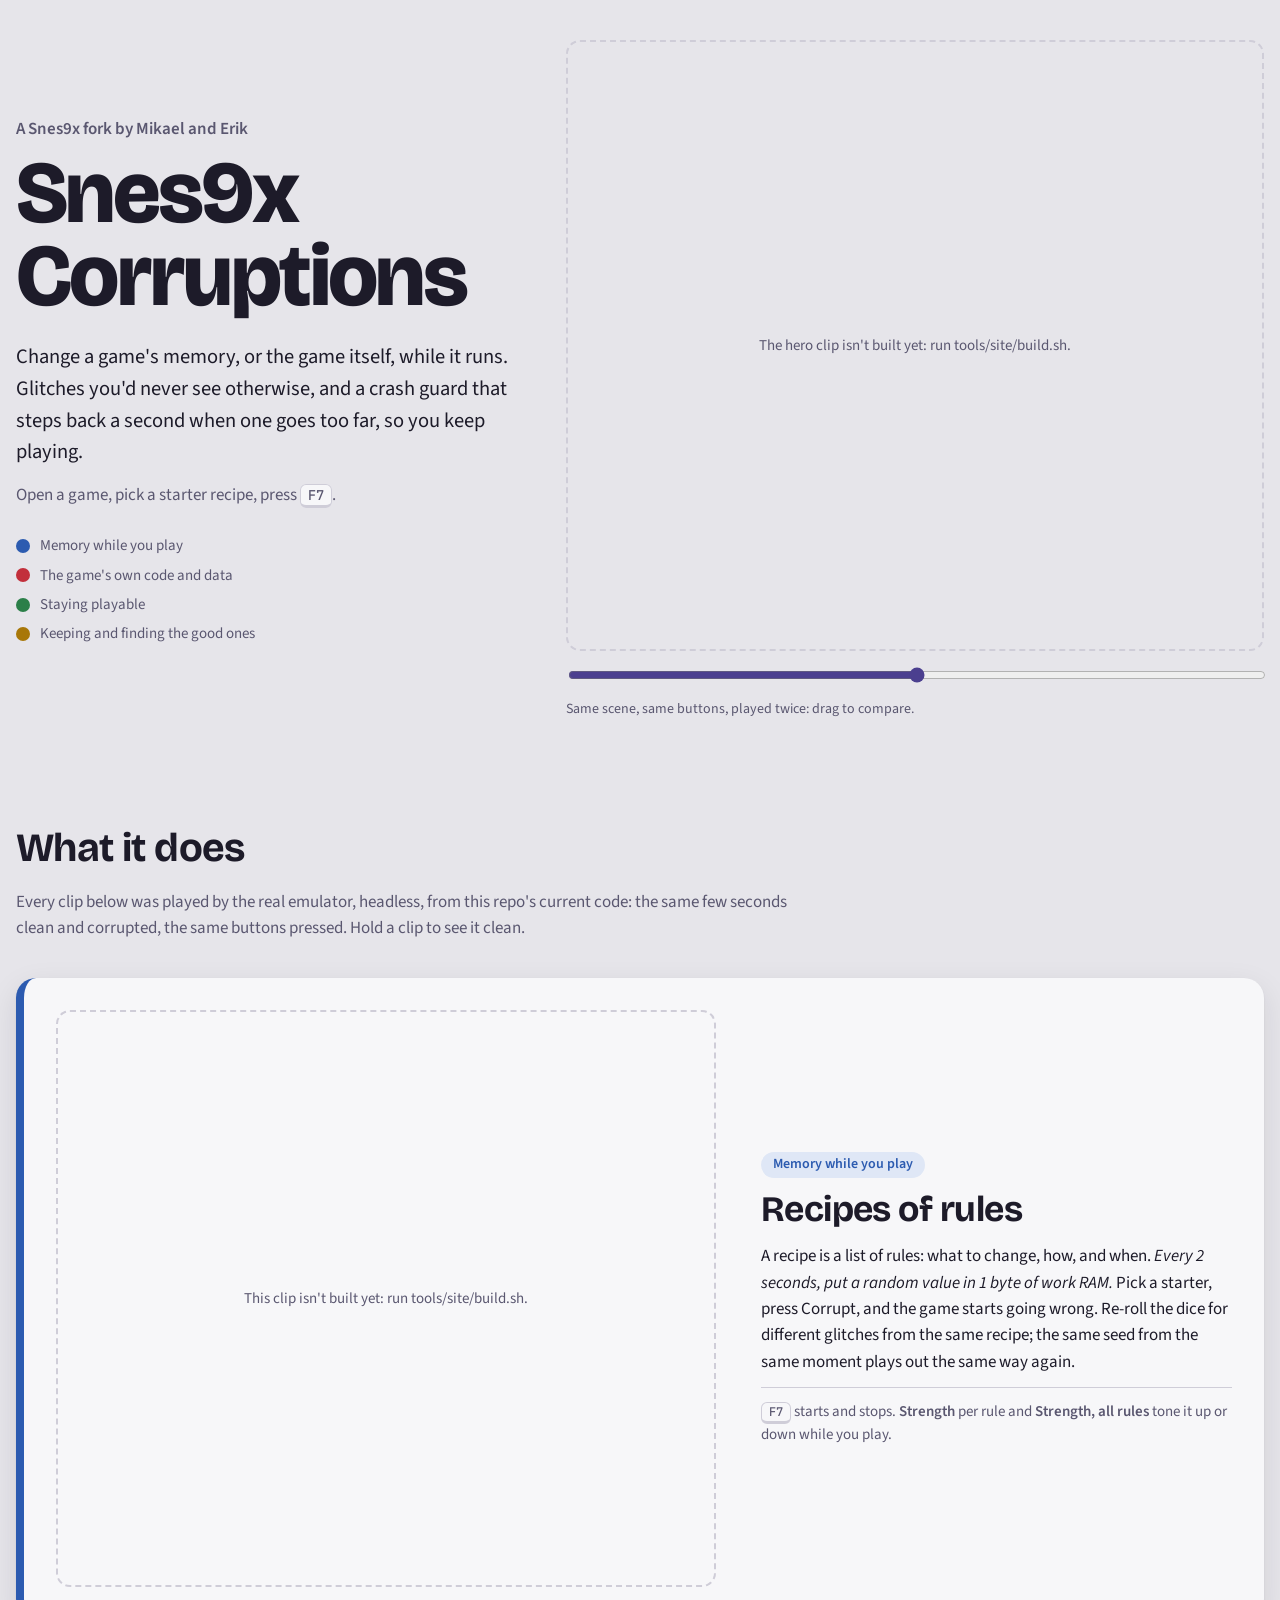
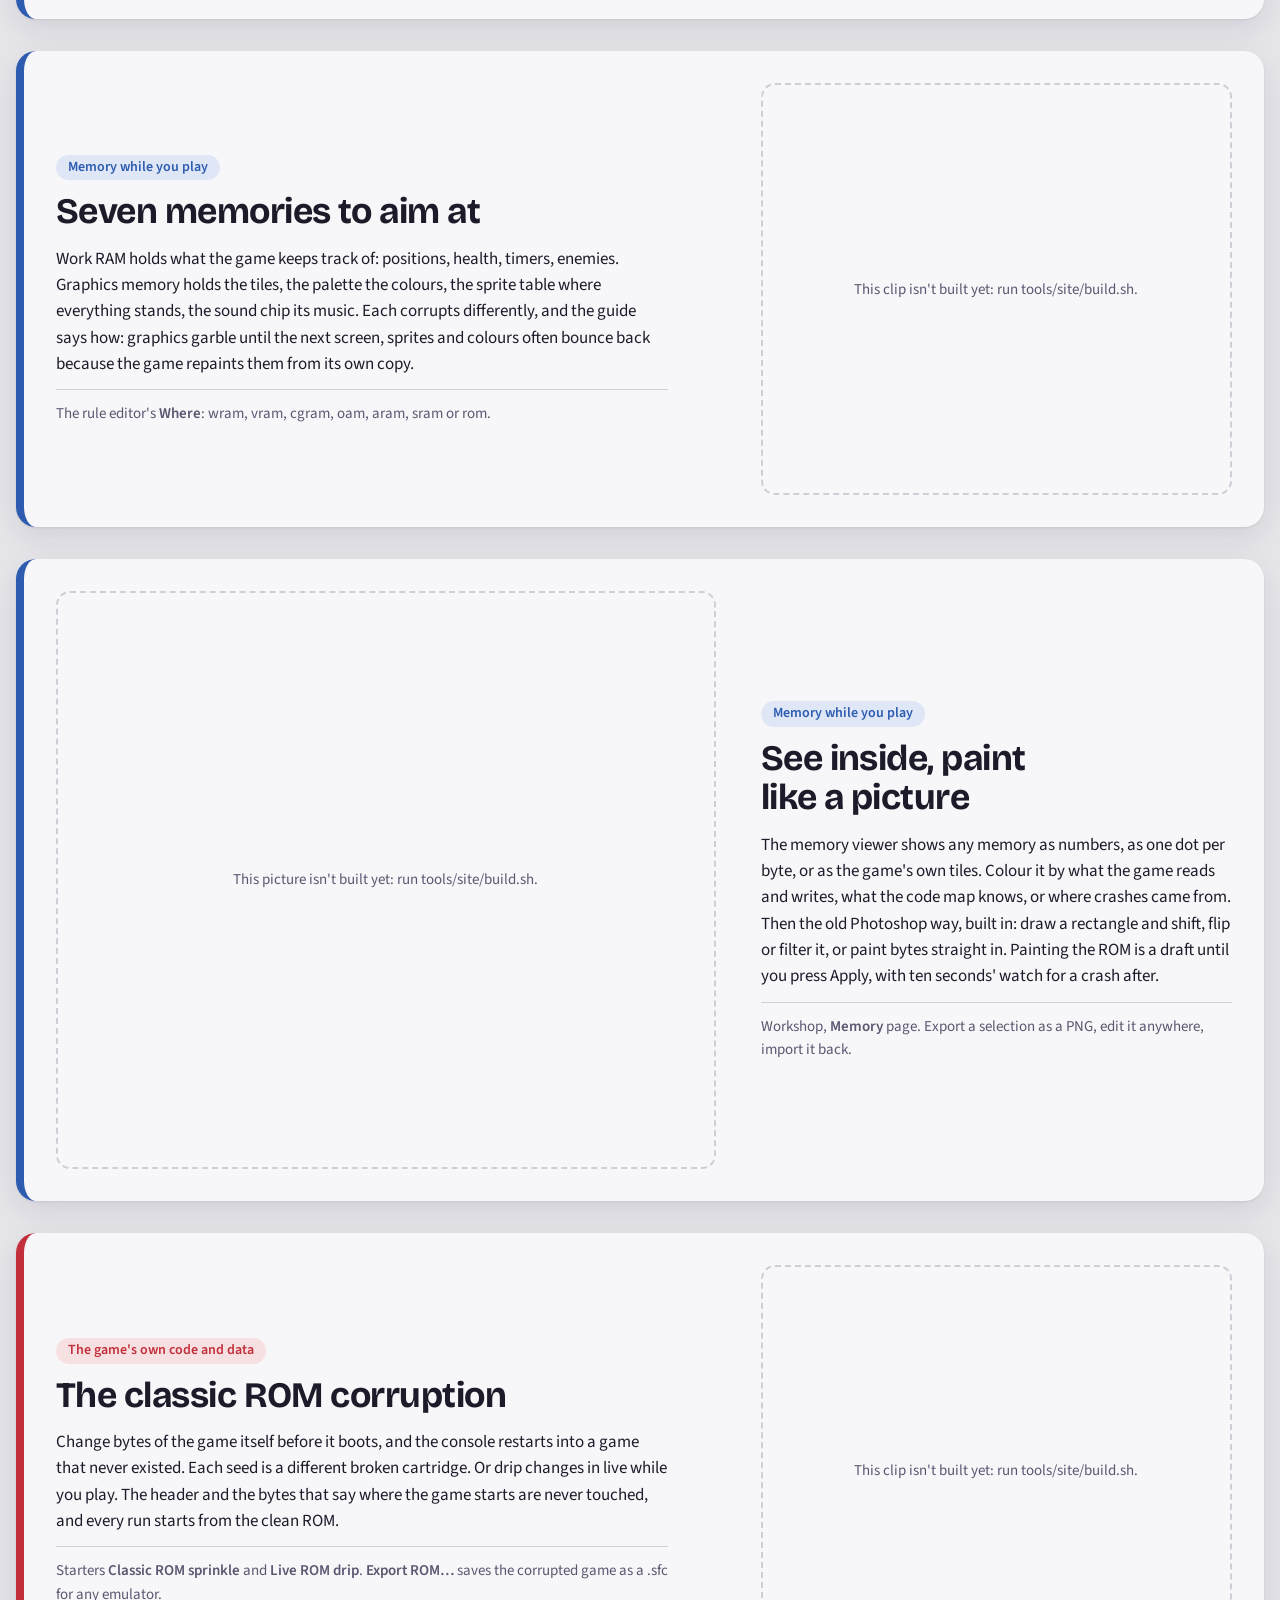
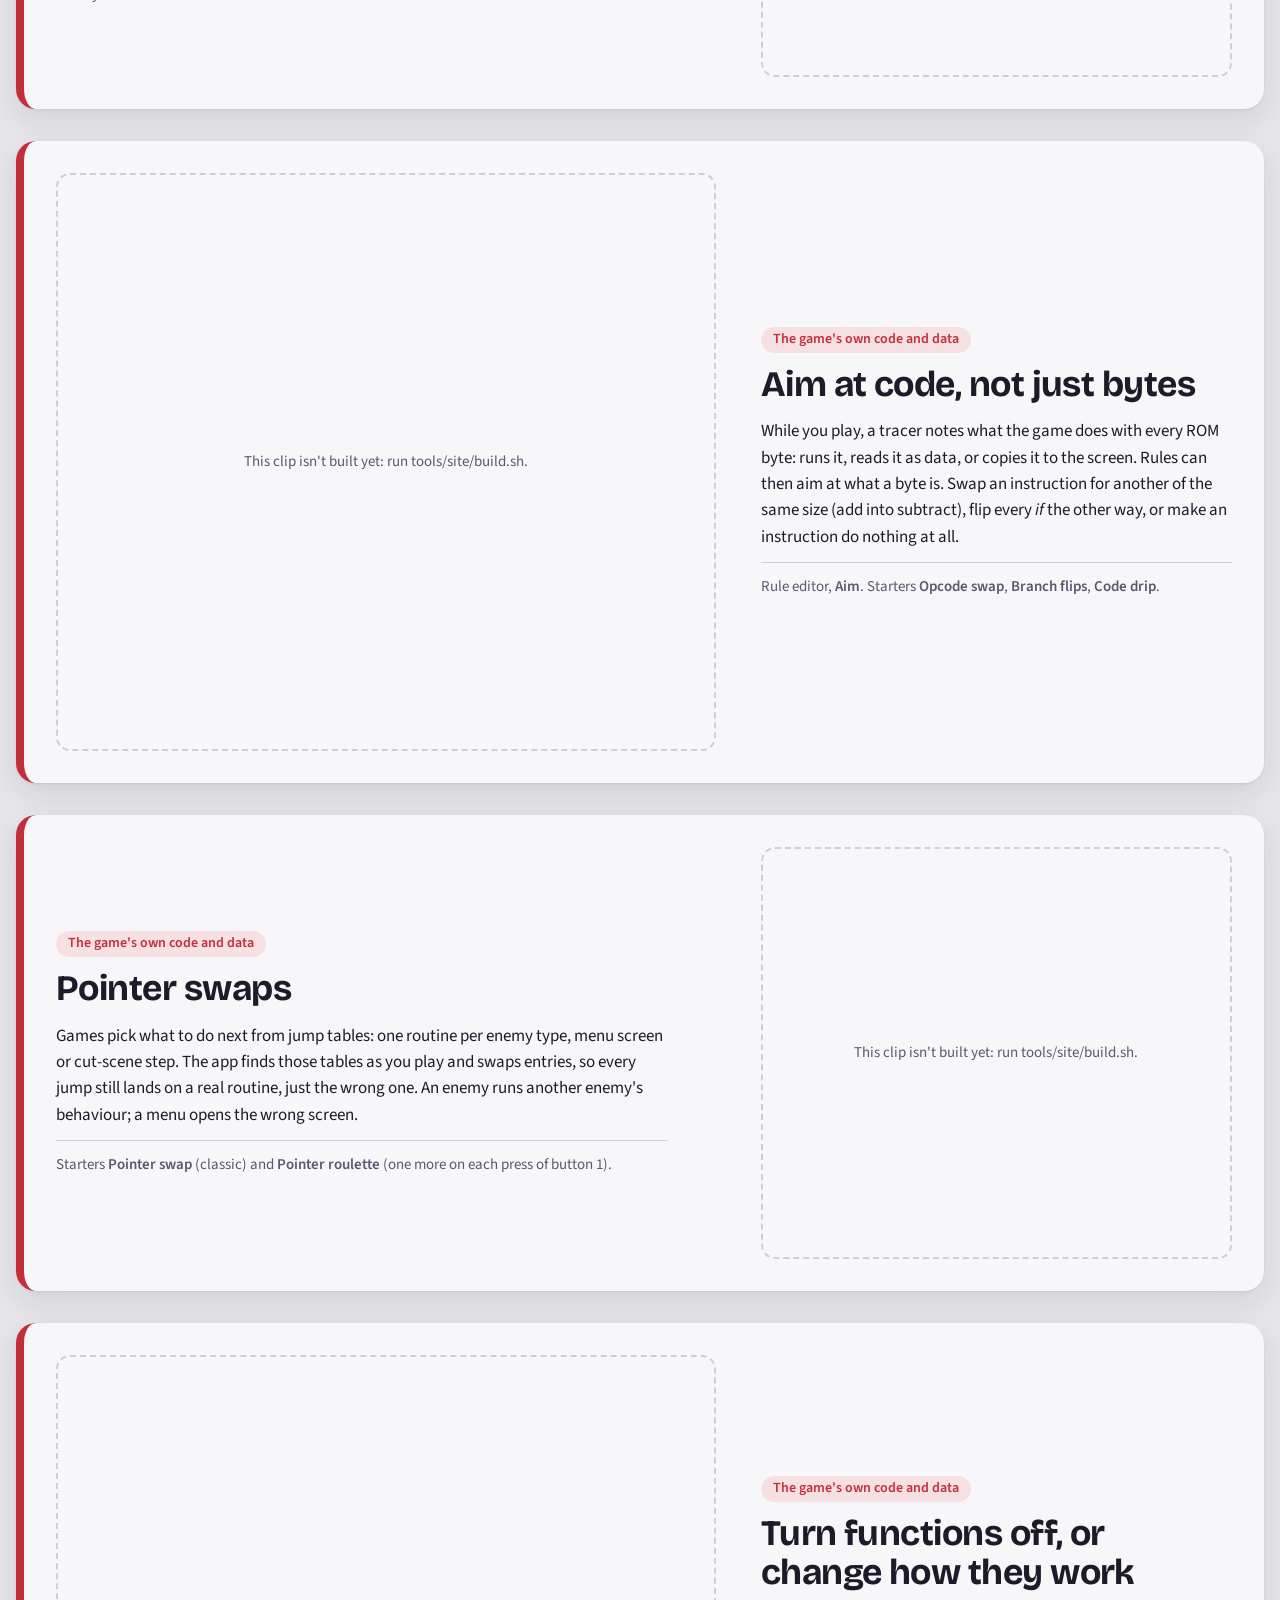
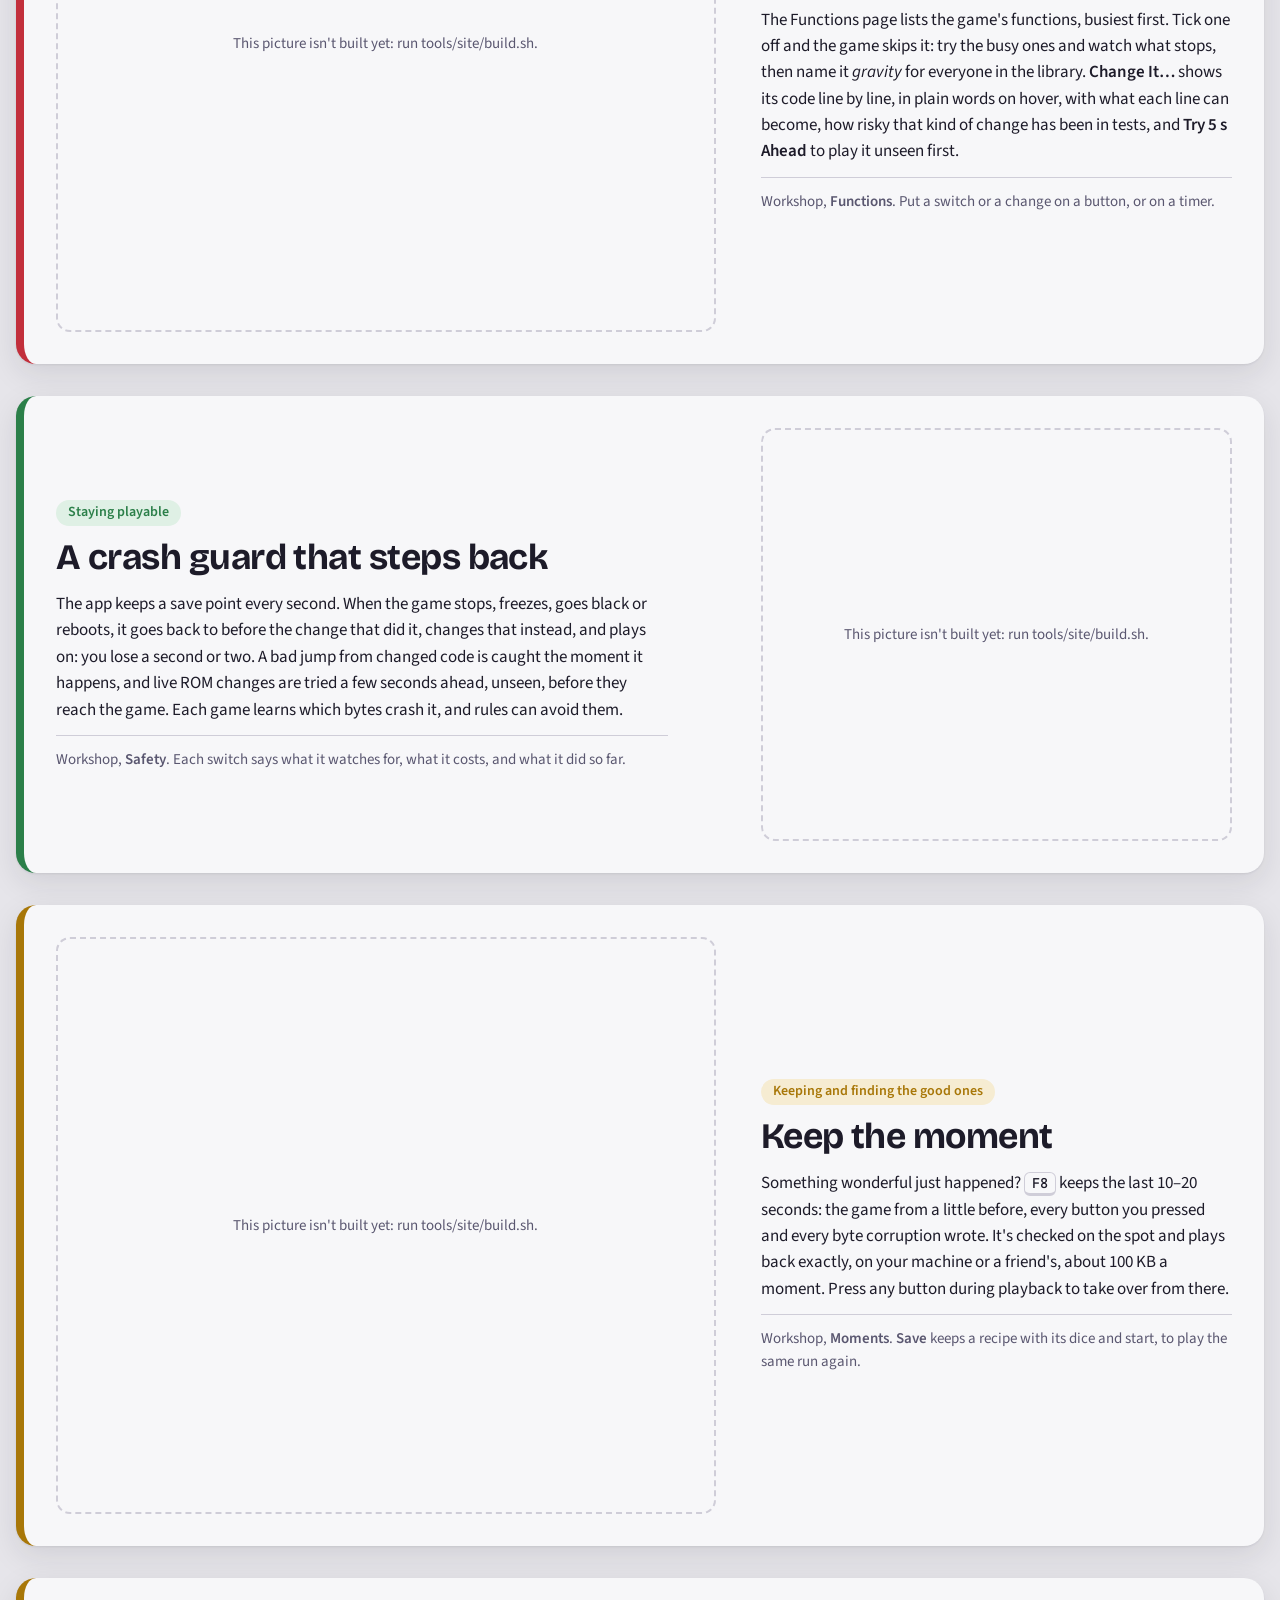
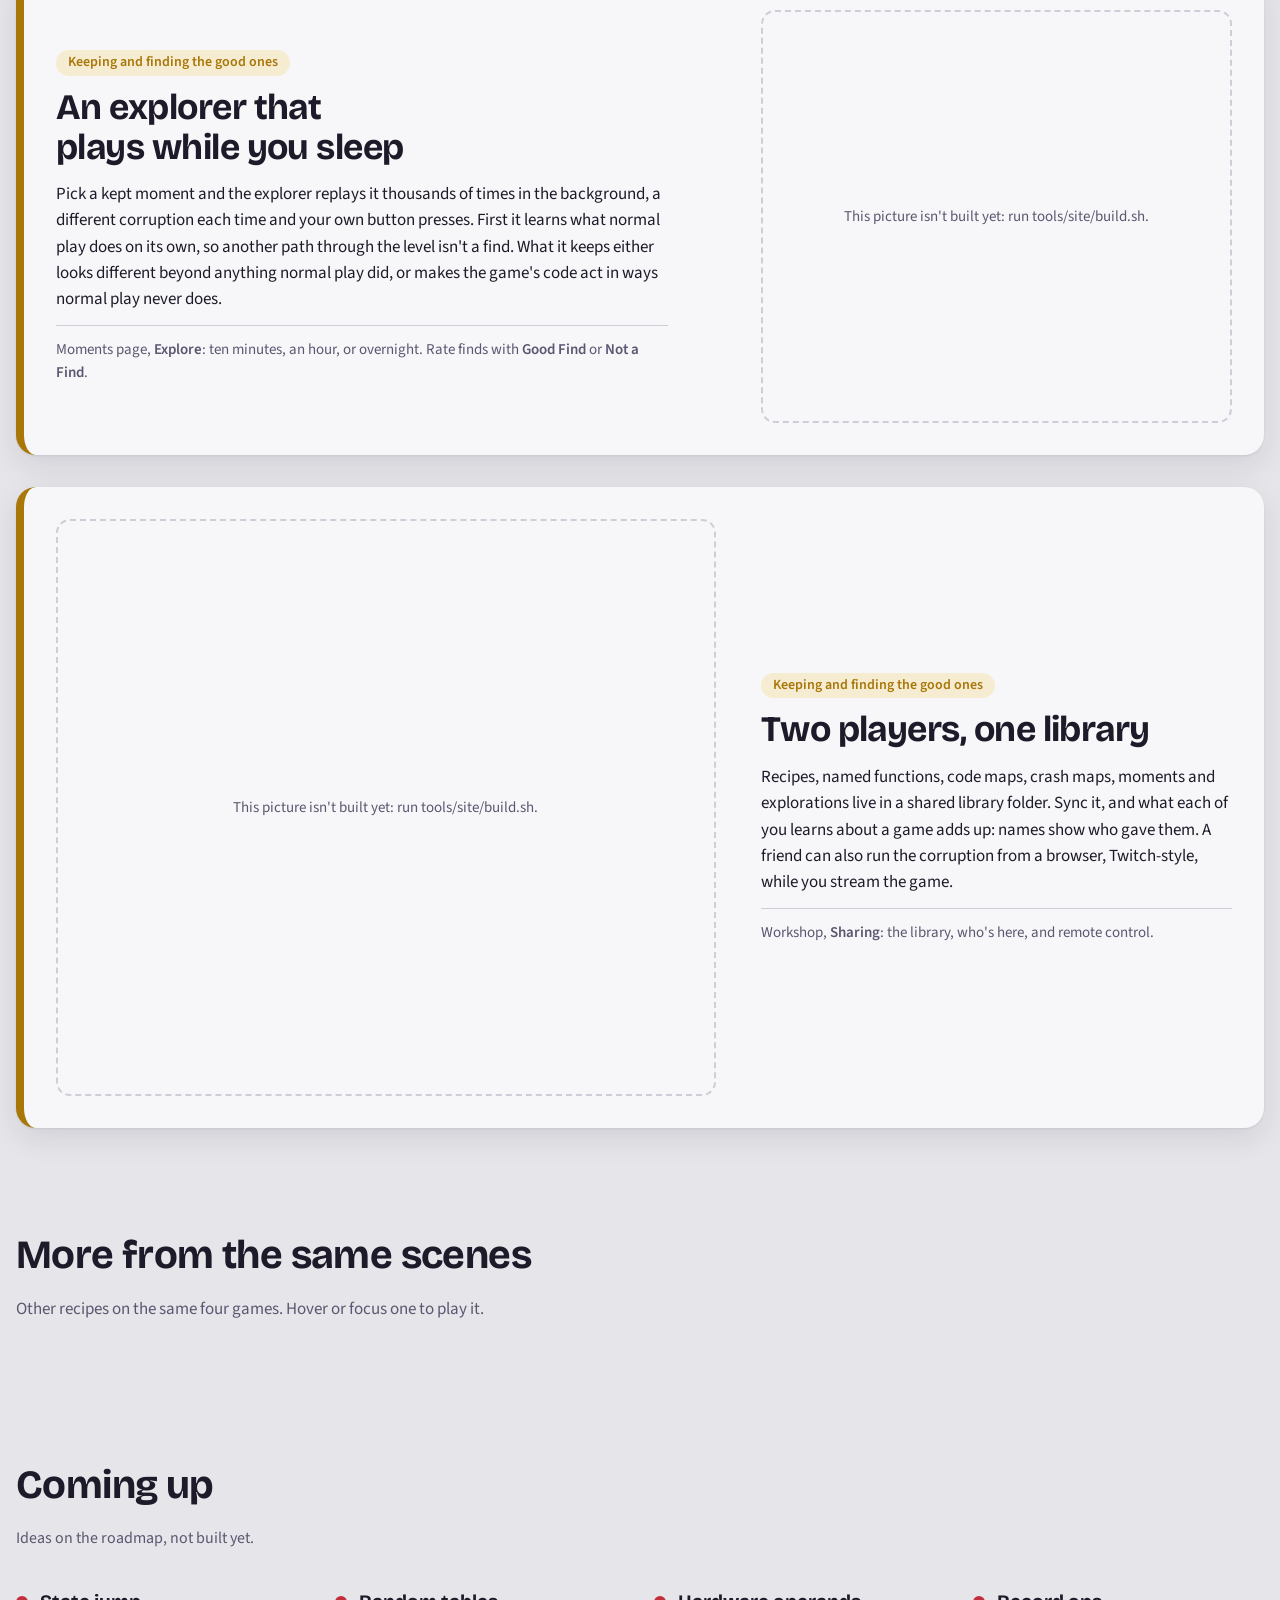
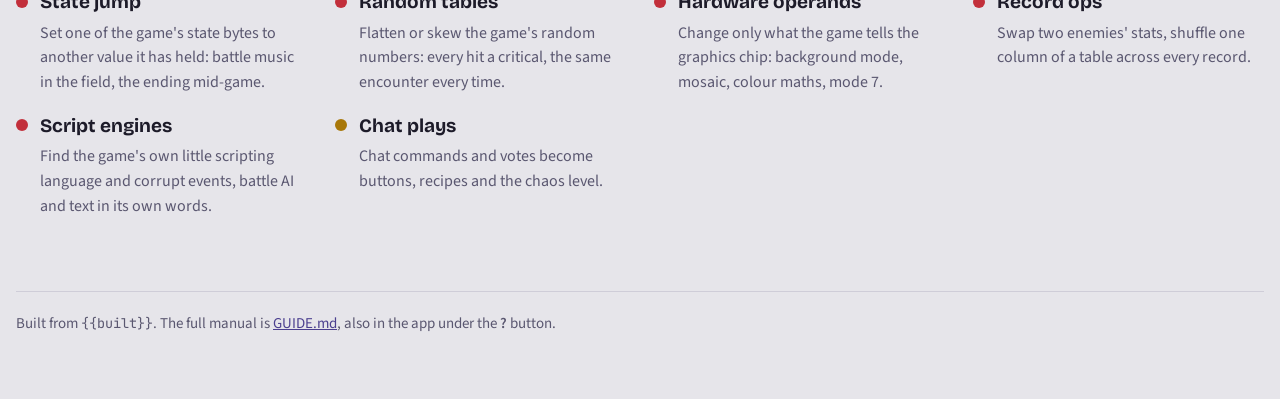
==== docs/site/index.html @ 3139d7e8 "feat: #87 a documentation page with big visual cards. docs/site: one page (hero comparing the same s" ====
<!doctype html>
<html lang="en">
<head>
<meta charset="utf-8">
<meta name="viewport" content="width=device-width, initial-scale=1">
<title>Snes9x Corruptions</title>
<meta name="description" content="A Snes9x fork that corrupts the game you're playing, and keeps it playable.">
<link rel="preconnect" href="https://fonts.googleapis.com">
<link rel="preconnect" href="https://fonts.gstatic.com" crossorigin>
<link href="https://fonts.googleapis.com/css2?family=Bricolage+Grotesque:opsz,wght@12..96,500;12..96,700;12..96,800&family=JetBrains+Mono:wght@500&family=Source+Sans+3:wght@400;600&display=swap" rel="stylesheet">
<link rel="stylesheet" href="site.css">
</head>
<body>
<div class="wrap">

<header class="hero">
  <div class="hero-text">
    <p class="kicker">A Snes9x fork by Mikael and Erik</p>
    <h1>Snes9x Corruptions</h1>
    <p class="lede">Change a game's memory, or the game itself, while it runs. Glitches you'd never see
      otherwise, and a crash guard that steps back a second when one goes too far, so you keep playing.</p>
    <p class="hero-how">Open a game, pick a starter recipe, press <kbd>F7</kbd>.</p>
    <ul class="legend" aria-label="What the colours on the cards mean">
      <li><span class="dot ram" aria-hidden="true"></span>Memory while you play</li>
      <li><span class="dot rom" aria-hidden="true"></span>The game's own code and data</li>
      <li><span class="dot safe" aria-hidden="true"></span>Staying playable</li>
      <li><span class="dot keep" aria-hidden="true"></span>Keeping and finding the good ones</li>
    </ul>
  </div>
  <figure class="compare" data-compare>
    <div class="screen">
      <video class="clean" src="media/hero-clean.mp4" poster="media/hero.jpg" muted loop playsinline preload="metadata" aria-hidden="true"></video>
      <video class="dirty" src="media/hero.mp4" poster="media/hero.jpg" muted loop playsinline preload="metadata" aria-label="The same scene played twice with the same buttons: clean on the left of the divider, corrupted on the right"></video>
      <div class="divider" aria-hidden="true"></div>
      <span class="tag tag-left" aria-hidden="true">clean</span>
      <span class="tag tag-right" aria-hidden="true">corrupted</span>
    </div>
    <label class="slider"><span class="sr">Move the divider between the clean and the corrupted game</span>
      <input type="range" min="0" max="100" value="50"></label>
    <figcaption data-caption="hero">Same scene, same buttons, played twice: drag to compare.</figcaption>
  </figure>
</header>

<main>
<h2 class="section-title">What it does</h2>
<p class="section-lede">Every clip below was played by the real emulator, headless, from this repo's
  current code: the same few seconds clean and corrupted, the same buttons pressed. Hold a clip to see it clean.</p>

<article class="feature ram">
  <div class="media">
    <figure class="clip" data-clip="recipes"></figure>
  </div>
  <div class="copy">
    <p class="kind">Memory while you play</p>
    <h3>Recipes of rules</h3>
    <p>A recipe is a list of rules: what to change, how, and when. <em>Every 2 seconds, put a random value in 1 byte
      of work RAM.</em> Pick a starter, press Corrupt, and the game starts going wrong. Re-roll the dice for
      different glitches from the same recipe; the same seed from the same moment plays out the same way again.</p>
    <p class="how"><kbd>F7</kbd> starts and stops. <b>Strength</b> per rule and <b>Strength, all rules</b> tone it up or down while you play.</p>
  </div>
</article>

<article class="feature ram flip">
  <div class="media">
    <figure class="clip" data-clip="wram"></figure>
  </div>
  <div class="copy">
    <p class="kind">Memory while you play</p>
    <h3>Seven memories to aim at</h3>
    <p>Work RAM holds what the game keeps track of: positions, health, timers, enemies. Graphics memory holds
      the tiles, the palette the colours, the sprite table where everything stands, the sound chip its music.
      Each corrupts differently, and the guide says how: graphics garble until the next screen, sprites and
      colours often bounce back because the game repaints them from its own copy.</p>
    <p class="how">The rule editor's <b>Where</b>: wram, vram, cgram, oam, aram, sram or rom.</p>
  </div>
</article>

<article class="feature ram">
  <div class="media">
    <figure class="shot" data-shot="memory"></figure>
  </div>
  <div class="copy">
    <p class="kind">Memory while you play</p>
    <h3>See inside, paint like a picture</h3>
    <p>The memory viewer shows any memory as numbers, as one dot per byte, or as the game's own tiles. Colour it
      by what the game reads and writes, what the code map knows, or where crashes came from. Then the old
      Photoshop way, built in: draw a rectangle and shift, flip or filter it, or paint bytes straight in.
      Painting the ROM is a draft until you press Apply, with ten seconds' watch for a crash after.</p>
    <p class="how">Workshop, <b>Memory</b> page. Export a selection as a PNG, edit it anywhere, import it back.</p>
  </div>
</article>

<article class="feature rom flip">
  <div class="media">
    <figure class="clip" data-clip="classic"></figure>
  </div>
  <div class="copy">
    <p class="kind">The game's own code and data</p>
    <h3>The classic ROM corruption</h3>
    <p>Change bytes of the game itself before it boots, and the console restarts into a game that never
      existed. Each seed is a different broken cartridge. Or drip changes in live while you play. The header and
      the bytes that say where the game starts are never touched, and every run starts from the clean ROM.</p>
    <p class="how">Starters <b>Classic ROM sprinkle</b> and <b>Live ROM drip</b>. <b>Export ROM…</b> saves the corrupted game as a .sfc for any emulator.</p>
  </div>
</article>

<article class="feature rom">
  <div class="media">
    <figure class="clip" data-clip="code"></figure>
  </div>
  <div class="copy">
    <p class="kind">The game's own code and data</p>
    <h3>Aim at code, not just bytes</h3>
    <p>While you play, a tracer notes what the game does with every ROM byte: runs it, reads it as data, or copies
      it to the screen. Rules can then aim at what a byte is. Swap an instruction for another of the same size (add
      into subtract), flip every <em>if</em> the other way, or make an instruction do nothing at all.</p>
    <p class="how">Rule editor, <b>Aim</b>. Starters <b>Opcode swap</b>, <b>Branch flips</b>, <b>Code drip</b>.</p>
  </div>
</article>

<article class="feature rom flip">
  <div class="media">
    <figure class="clip" data-clip="pointers"></figure>
  </div>
  <div class="copy">
    <p class="kind">The game's own code and data</p>
    <h3>Pointer swaps</h3>
    <p>Games pick what to do next from jump tables: one routine per enemy type, menu screen or cut-scene step.
      The app finds those tables as you play and swaps entries, so every jump still lands on a real routine,
      just the wrong one. An enemy runs another enemy's behaviour; a menu opens the wrong screen.</p>
    <p class="how">Starters <b>Pointer swap</b> (classic) and <b>Pointer roulette</b> (one more on each press of button 1).</p>
  </div>
</article>

<article class="feature rom">
  <div class="media">
    <figure class="shot" data-shot="change"></figure>
  </div>
  <div class="copy">
    <p class="kind">The game's own code and data</p>
    <h3>Turn functions off, or change how they work</h3>
    <p>The Functions page lists the game's functions, busiest first. Tick one off and the game skips it: try
      the busy ones and watch what stops, then name it <em>gravity</em> for everyone in the library. <b>Change It…</b>
      shows its code line by line, in plain words on hover, with what each line can become, how risky that
      kind of change has been in tests, and <b>Try 5 s Ahead</b> to play it unseen first.</p>
    <p class="how">Workshop, <b>Functions</b>. Put a switch or a change on a button, or on a timer.</p>
  </div>
</article>

<article class="feature safe flip">
  <div class="media">
    <figure class="shot" data-shot="safety"></figure>
  </div>
  <div class="copy">
    <p class="kind">Staying playable</p>
    <h3>A crash guard that steps back</h3>
    <p>The app keeps a save point every second. When the game stops, freezes, goes black or reboots, it goes back
      to before the change that did it, changes that instead, and plays on: you lose a second or two. A bad
      jump from changed code is caught the moment it happens, and live ROM changes are tried a few seconds
      ahead, unseen, before they reach the game. Each game learns which bytes crash it, and rules can avoid them.</p>
    <p class="how">Workshop, <b>Safety</b>. Each switch says what it watches for, what it costs, and what it did so far.</p>
  </div>
</article>

<article class="feature keep">
  <div class="media">
    <figure class="shot" data-shot="moments"></figure>
  </div>
  <div class="copy">
    <p class="kind">Keeping and finding the good ones</p>
    <h3>Keep the moment</h3>
    <p>Something wonderful just happened? <kbd>F8</kbd> keeps the last 10–20 seconds: the game from a little
      before, every button you pressed and every byte corruption wrote. It's checked on the spot and plays
      back exactly, on your machine or a friend's, about 100 KB a moment. Press any button during playback
      to take over from there.</p>
    <p class="how">Workshop, <b>Moments</b>. <b>Save</b> keeps a recipe with its dice and start, to play the same run again.</p>
  </div>
</article>

<article class="feature keep flip">
  <div class="media">
    <figure class="shot" data-shot="explored"></figure>
  </div>
  <div class="copy">
    <p class="kind">Keeping and finding the good ones</p>
    <h3>An explorer that plays while you sleep</h3>
    <p>Pick a kept moment and the explorer replays it thousands of times in the background, a different
      corruption each time and your own button presses. First it learns what normal play does on its own, so
      another path through the level isn't a find. What it keeps either looks different beyond anything normal
      play did, or makes the game's code act in ways normal play never does.</p>
    <p class="how">Moments page, <b>Explore</b>: ten minutes, an hour, or overnight. Rate finds with <b>Good Find</b> or <b>Not a Find</b>.</p>
  </div>
</article>

<article class="feature keep">
  <div class="media">
    <figure class="shot" data-shot="sharing"></figure>
  </div>
  <div class="copy">
    <p class="kind">Keeping and finding the good ones</p>
    <h3>Two players, one library</h3>
    <p>Recipes, named functions, code maps, crash maps, moments and explorations live in a shared library folder.
      Sync it, and what each of you learns about a game adds up: names show who gave them. A friend can also run
      the corruption from a browser, Twitch-style, while you stream the game.</p>
    <p class="how">Workshop, <b>Sharing</b>: the library, who's here, and remote control.</p>
  </div>
</article>

<section class="gallery" aria-labelledby="gallery-title">
  <h2 id="gallery-title" class="section-title">More from the same scenes</h2>
  <p class="section-lede">Other recipes on the same four games. Hover or focus one to play it.</p>
  <div class="grid">
    <figure class="mini" data-mini="g1"></figure>
    <figure class="mini" data-mini="g2"></figure>
    <figure class="mini" data-mini="g3"></figure>
    <figure class="mini" data-mini="g4"></figure>
    <figure class="mini" data-mini="g5"></figure>
    <figure class="mini" data-mini="g6"></figure>
  </div>
</section>

<section class="next" aria-labelledby="next-title">
  <h2 id="next-title" class="section-title">Coming up</h2>
  <p class="section-lede">Ideas on the roadmap, not built yet.</p>
  <ul>
    <li class="rom"><h3>State jump</h3><p>Set one of the game's state bytes to another value it has held: battle music in the field, the ending mid-game.</p></li>
    <li class="rom"><h3>Random tables</h3><p>Flatten or skew the game's random numbers: every hit a critical, the same encounter every time.</p></li>
    <li class="rom"><h3>Hardware operands</h3><p>Change only what the game tells the graphics chip: background mode, mosaic, colour maths, mode 7.</p></li>
    <li class="rom"><h3>Record ops</h3><p>Swap two enemies' stats, shuffle one column of a table across every record.</p></li>
    <li class="rom"><h3>Script engines</h3><p>Find the game's own little scripting language and corrupt events, battle AI and text in its own words.</p></li>
    <li class="keep"><h3>Chat plays</h3><p>Chat commands and votes become buttons, recipes and the chaos level.</p></li>
  </ul>
</section>
</main>

<footer>
  <p>Built from <span class="mono">{{built}}</span>. The full manual is
    <a href="https://github.com/mil0m/snes9x/blob/master/docs/corruption/GUIDE.md">GUIDE.md</a>, also in the app under the <b>?</b> button.</p>
</footer>
</div>
<script src="site.js"></script>
</body>
</html>
---- docs/site/site.css ----
/* The roadmap pages' type, with the console's own colours: its grey and purple, and the four
   face buttons marking what kind of feature a card is. */
:root {
  --bg: #e6e5ea;
  --surface: #f7f7f9;
  --ink: #1d1b29;
  --muted: #5a5770;
  --line: #cfcdd8;
  --accent: #4b3f8f;
  --screen: #0d0c12;
  --ram: #2c5bb0;  --ram-soft: #dfe7f6;
  --rom: #c22f3b;  --rom-soft: #f7e0e2;
  --safe: #2b7f49; --safe-soft: #dff0e5;
  --keep: #a87708; --keep-soft: #f6ecd2;
  --shadow: 0 1px 2px rgb(29 27 41 / 8%), 0 10px 30px rgb(29 27 41 / 10%);
  --font-display: 'Bricolage Grotesque', 'Segoe UI', system-ui, sans-serif;
  --font-body: 'Source Sans 3', 'Segoe UI', system-ui, sans-serif;
  --font-mono: 'JetBrains Mono', ui-monospace, 'SF Mono', Menlo, monospace;
  color-scheme: light;
}
@media (prefers-color-scheme: dark) {
  :root:not([data-theme="light"]) {
    --bg: #15141c; --surface: #1f1d29; --ink: #e9e7f2; --muted: #a29eb8; --line: #34314a;
    --accent: #b0a4ea; --screen: #000;
    --ram: #7ea6f0; --ram-soft: #1b2640; --rom: #f08690; --rom-soft: #3b1d22;
    --safe: #74c592; --safe-soft: #17301f; --keep: #e6b84f; --keep-soft: #352a10;
    --shadow: 0 1px 2px rgb(0 0 0 / 35%), 0 10px 30px rgb(0 0 0 / 35%);
    color-scheme: dark;
  }
}
:root[data-theme="dark"] {
  --bg: #15141c; --surface: #1f1d29; --ink: #e9e7f2; --muted: #a29eb8; --line: #34314a;
  --accent: #b0a4ea; --screen: #000;
  --ram: #7ea6f0; --ram-soft: #1b2640; --rom: #f08690; --rom-soft: #3b1d22;
  --safe: #74c592; --safe-soft: #17301f; --keep: #e6b84f; --keep-soft: #352a10;
  --shadow: 0 1px 2px rgb(0 0 0 / 35%), 0 10px 30px rgb(0 0 0 / 35%);
  color-scheme: dark;
}

* { box-sizing: border-box; }
html { -webkit-text-size-adjust: 100%; }
body {
  margin: 0;
  background: var(--bg);
  color: var(--ink);
  font-family: var(--font-body);
  font-size: 17px;
  line-height: 1.55;
}
.wrap {
  max-width: 1280px;
  margin: 0 auto;
  padding: max(40px, env(safe-area-inset-top, 0px)) max(16px, env(safe-area-inset-right, 0px))
    max(64px, env(safe-area-inset-bottom, 0px)) max(16px, env(safe-area-inset-left, 0px));
}
h1, h2, h3 { font-family: var(--font-display); text-wrap: balance; margin: 0; }
p { margin: 0; }
a { color: var(--accent); }
b { font-weight: 600; }
kbd {
  font-family: var(--font-mono); font-size: 0.8em; font-weight: 500;
  padding: 1px 7px; border-radius: 6px;
  background: var(--surface); border: 1px solid var(--line); border-bottom-width: 3px;
}
.mono { font-family: var(--font-mono); font-size: 0.9em; }
.sr { position: absolute; width: 1px; height: 1px; overflow: hidden; clip: rect(0 0 0 0); white-space: nowrap; }
:focus-visible { outline: 3px solid var(--accent); outline-offset: 3px; }

/* The hero: the words, and the same scene clean and corrupted under one divider. */
.hero {
  display: grid;
  grid-template-columns: minmax(0, 5fr) minmax(0, 7fr);
  gap: clamp(24px, 4vw, 56px);
  align-items: center;
  margin-bottom: clamp(56px, 8vw, 96px);
}
.kicker { color: var(--muted); font-weight: 600; margin-bottom: 10px; }
h1 {
  font-size: clamp(44px, 7vw, 88px);
  font-weight: 800;
  line-height: 0.95;
  letter-spacing: -0.03em;
  margin-bottom: 22px;
}
.lede { font-size: clamp(18px, 1.6vw, 21px); max-width: 34em; margin-bottom: 14px; }
.hero-how { color: var(--muted); margin-bottom: 26px; }
.legend { list-style: none; padding: 0; margin: 0; display: grid; gap: 6px; font-size: 15px; color: var(--muted); }
.legend li { display: flex; align-items: center; gap: 10px; }
.dot { width: 14px; height: 14px; border-radius: 50%; flex: none; }
.dot.ram { background: var(--ram); } .dot.rom { background: var(--rom); }
.dot.safe { background: var(--safe); } .dot.keep { background: var(--keep); }

.screen {
  position: relative;
  aspect-ratio: 8 / 7;
  background: var(--screen);
  border-radius: 14px;
  overflow: hidden;
  box-shadow: var(--shadow);
}
.screen video, .screen img {
  position: absolute; inset: 0; width: 100%; height: 100%;
  object-fit: contain; image-rendering: pixelated; display: block;
}
.compare { margin: 0; }
.compare .dirty { clip-path: inset(0 0 0 var(--split, 50%)); }
.compare .divider {
  position: absolute; top: 0; bottom: 0; left: var(--split, 50%); width: 3px; margin-left: -1.5px;
  background: #fff; box-shadow: 0 0 0 1px rgb(0 0 0 / 35%); pointer-events: none;
}
.tag {
  position: absolute; top: 12px; font-size: 13px; font-weight: 600; color: #fff;
  background: rgb(0 0 0 / 55%); padding: 2px 10px; border-radius: 999px; pointer-events: none;
}
.tag-left { left: 12px; } .tag-right { right: 12px; }
.slider { display: block; margin-top: 14px; }
.slider input { width: 100%; accent-color: var(--accent); }
figcaption { font-size: 14px; color: var(--muted); margin-top: 8px; }

/* Feature cards: big picture, few words. The kind colours the rail and the label. */
.section-title { font-size: clamp(28px, 3.4vw, 40px); font-weight: 700; letter-spacing: -0.015em; margin-bottom: 10px; }
.section-lede { color: var(--muted); max-width: 46em; margin-bottom: 36px; }
.feature {
  --kind: var(--ram); --kind-soft: var(--ram-soft);
  display: grid;
  grid-template-columns: minmax(0, 7fr) minmax(0, 5fr);
  gap: clamp(20px, 3.5vw, 48px);
  align-items: center;
  background: var(--surface);
  border-radius: 20px;
  border-left: 8px solid var(--kind);
  padding: clamp(16px, 2.5vw, 32px);
  margin-bottom: clamp(20px, 3vw, 32px);
  box-shadow: var(--shadow);
}
.feature.rom { --kind: var(--rom); --kind-soft: var(--rom-soft); }
.feature.safe { --kind: var(--safe); --kind-soft: var(--safe-soft); }
.feature.keep { --kind: var(--keep); --kind-soft: var(--keep-soft); }
.feature.flip .media { order: 2; }
.feature .copy { max-width: 36em; }
.kind {
  display: inline-block; font-size: 14px; font-weight: 600; color: var(--kind);
  background: var(--kind-soft); padding: 2px 12px; border-radius: 999px; margin-bottom: 12px;
}
.feature h3 { font-size: clamp(26px, 2.8vw, 36px); font-weight: 700; line-height: 1.1; letter-spacing: -0.015em; margin-bottom: 14px; }
.feature .copy p + p { margin-top: 12px; }
.feature .how { color: var(--muted); font-size: 15px; border-top: 1px solid var(--line); padding-top: 12px; margin-top: 16px; }
.media figure { margin: 0; }

.hold {
  position: absolute; left: 12px; bottom: 12px;
  font: 600 14px var(--font-body); color: #fff;
  background: rgb(0 0 0 / 60%); border: 1px solid rgb(255 255 255 / 35%);
  padding: 6px 14px; border-radius: 999px; cursor: pointer;
  user-select: none; -webkit-user-select: none; touch-action: none;
}
.hold[aria-pressed="true"] { background: #fff; color: #000; }
.screen .clean-layer { opacity: 0; }
.screen.showing-clean .clean-layer { opacity: 1; }

.window {
  width: fit-content; max-width: 100%; margin: 0 auto;
  border-radius: 12px; overflow: hidden; background: var(--bg);
  border: 1px solid var(--line); box-shadow: var(--shadow);
}
.window img { display: block; width: 100%; height: auto; }
.missing {
  display: grid; place-items: center; aspect-ratio: 8 / 7; border-radius: 14px;
  border: 2px dashed var(--line); color: var(--muted); font-size: 15px; padding: 24px; text-align: center;
}

/* The gallery: small screens that play when you point at them. */
.gallery { margin-top: clamp(56px, 8vw, 96px); }
.grid { display: grid; grid-template-columns: repeat(auto-fill, minmax(260px, 1fr)); gap: 20px; }
.mini { margin: 0; }
.mini .screen { border-radius: 10px; cursor: pointer; }
.mini figcaption { color: var(--ink); font-size: 15px; }
.mini figcaption span { color: var(--muted); display: block; font-size: 14px; }

/* What's next: plain list, the kind as a dot. */
.next { margin-top: clamp(56px, 8vw, 96px); }
.next ul { list-style: none; padding: 0; margin: 0; display: grid; grid-template-columns: repeat(auto-fill, minmax(280px, 1fr)); gap: 16px 28px; }
.next li { padding-left: 24px; position: relative; }
.next li::before { content: ""; position: absolute; left: 0; top: 0.5em; width: 12px; height: 12px; border-radius: 50%; background: var(--ram); }
.next li.rom::before { background: var(--rom); } .next li.keep::before { background: var(--keep); }
.next h3 { font-size: 19px; margin-bottom: 4px; }
.next p { color: var(--muted); font-size: 16px; }

footer { margin-top: 72px; padding-top: 20px; border-top: 1px solid var(--line); color: var(--muted); font-size: 15px; }

@media (max-width: 860px) {
  .hero, .feature { grid-template-columns: minmax(0, 1fr); }
  .feature.flip .media { order: 0; }
  .feature { border-left-width: 0; border-top: 8px solid var(--kind); }
}
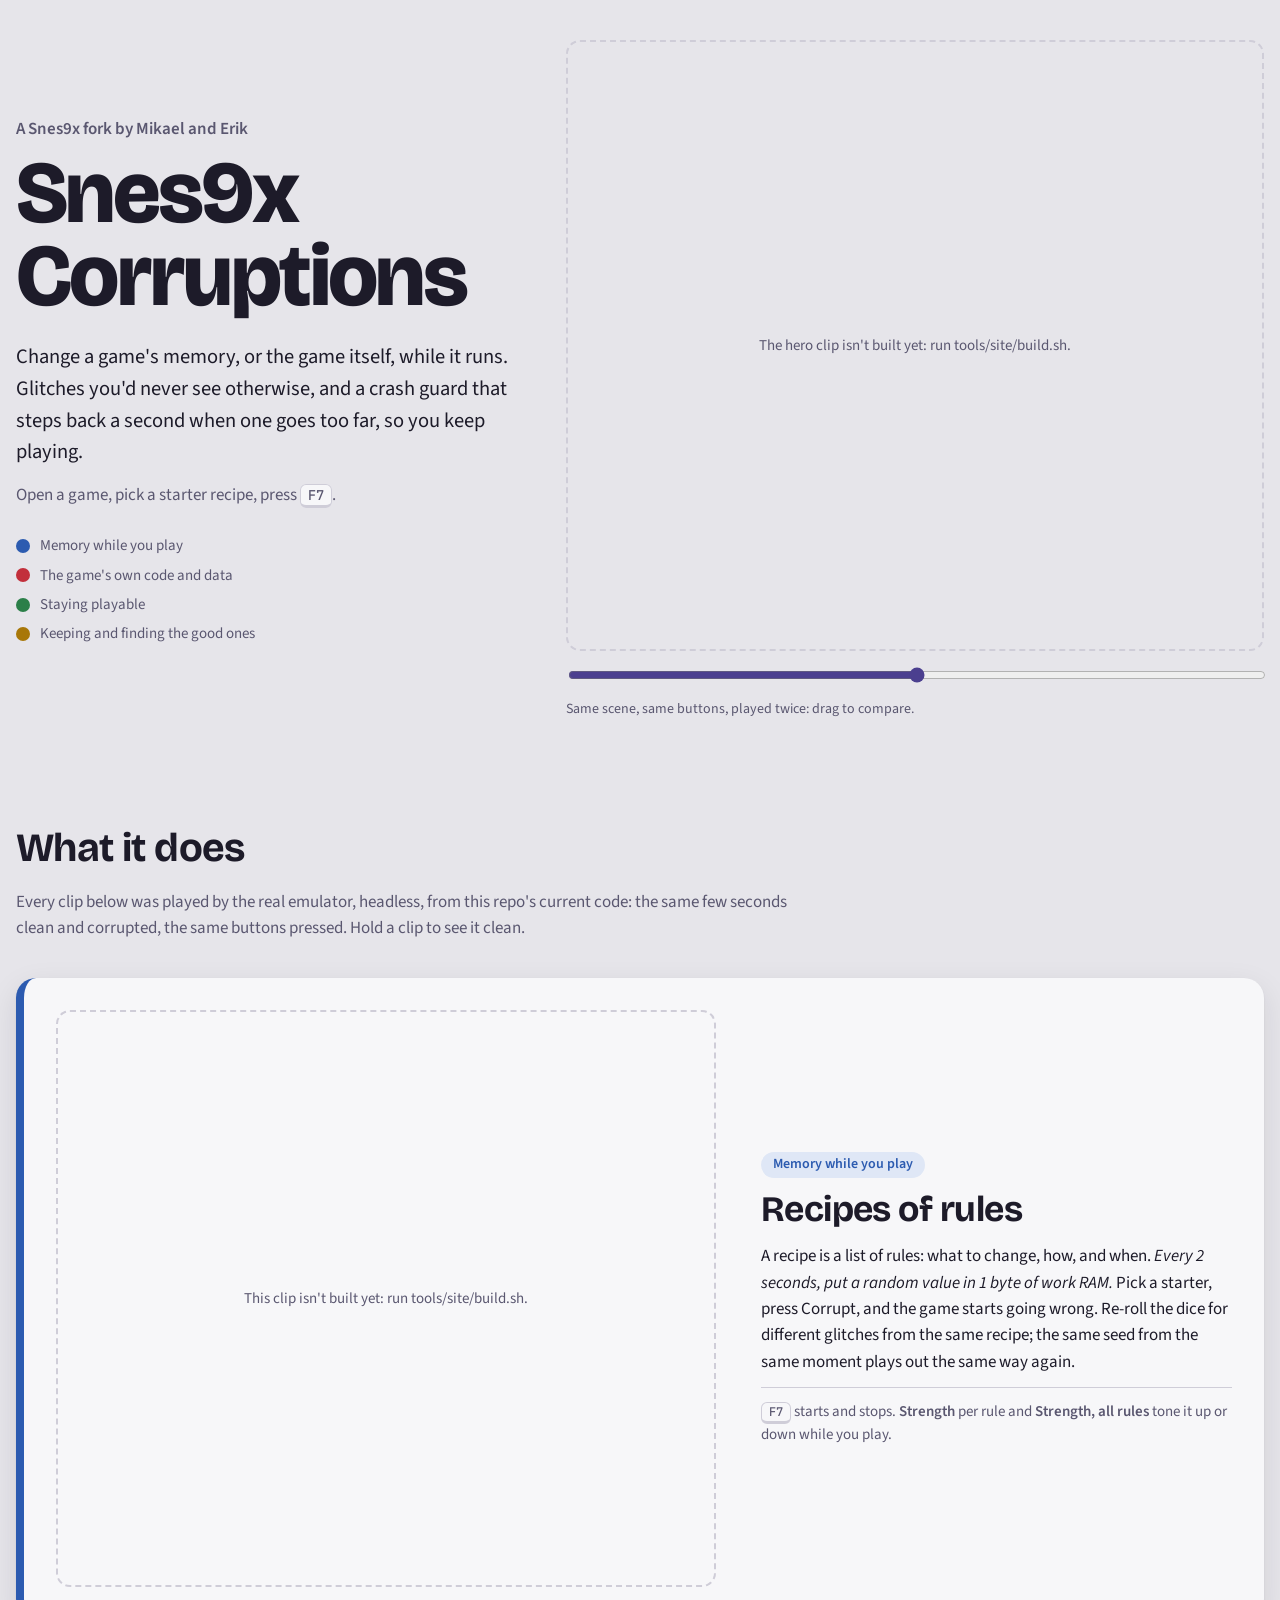
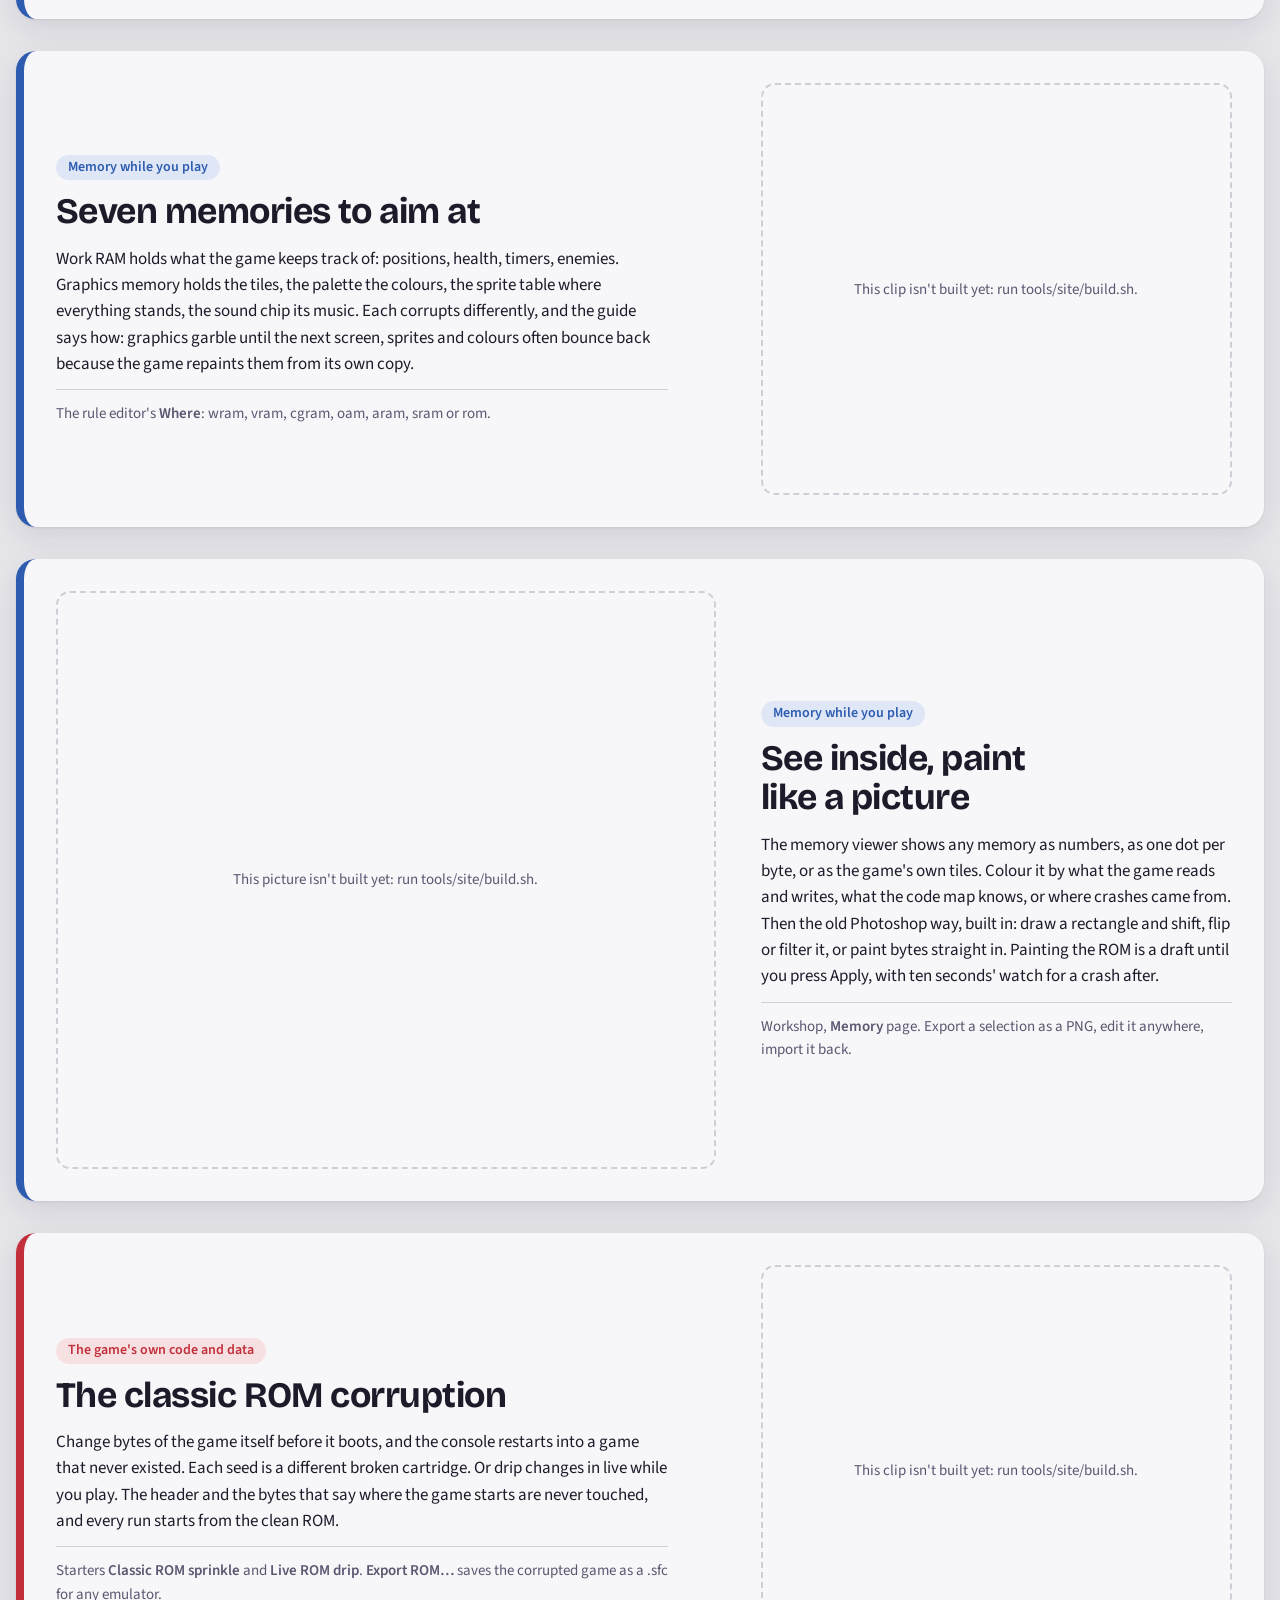
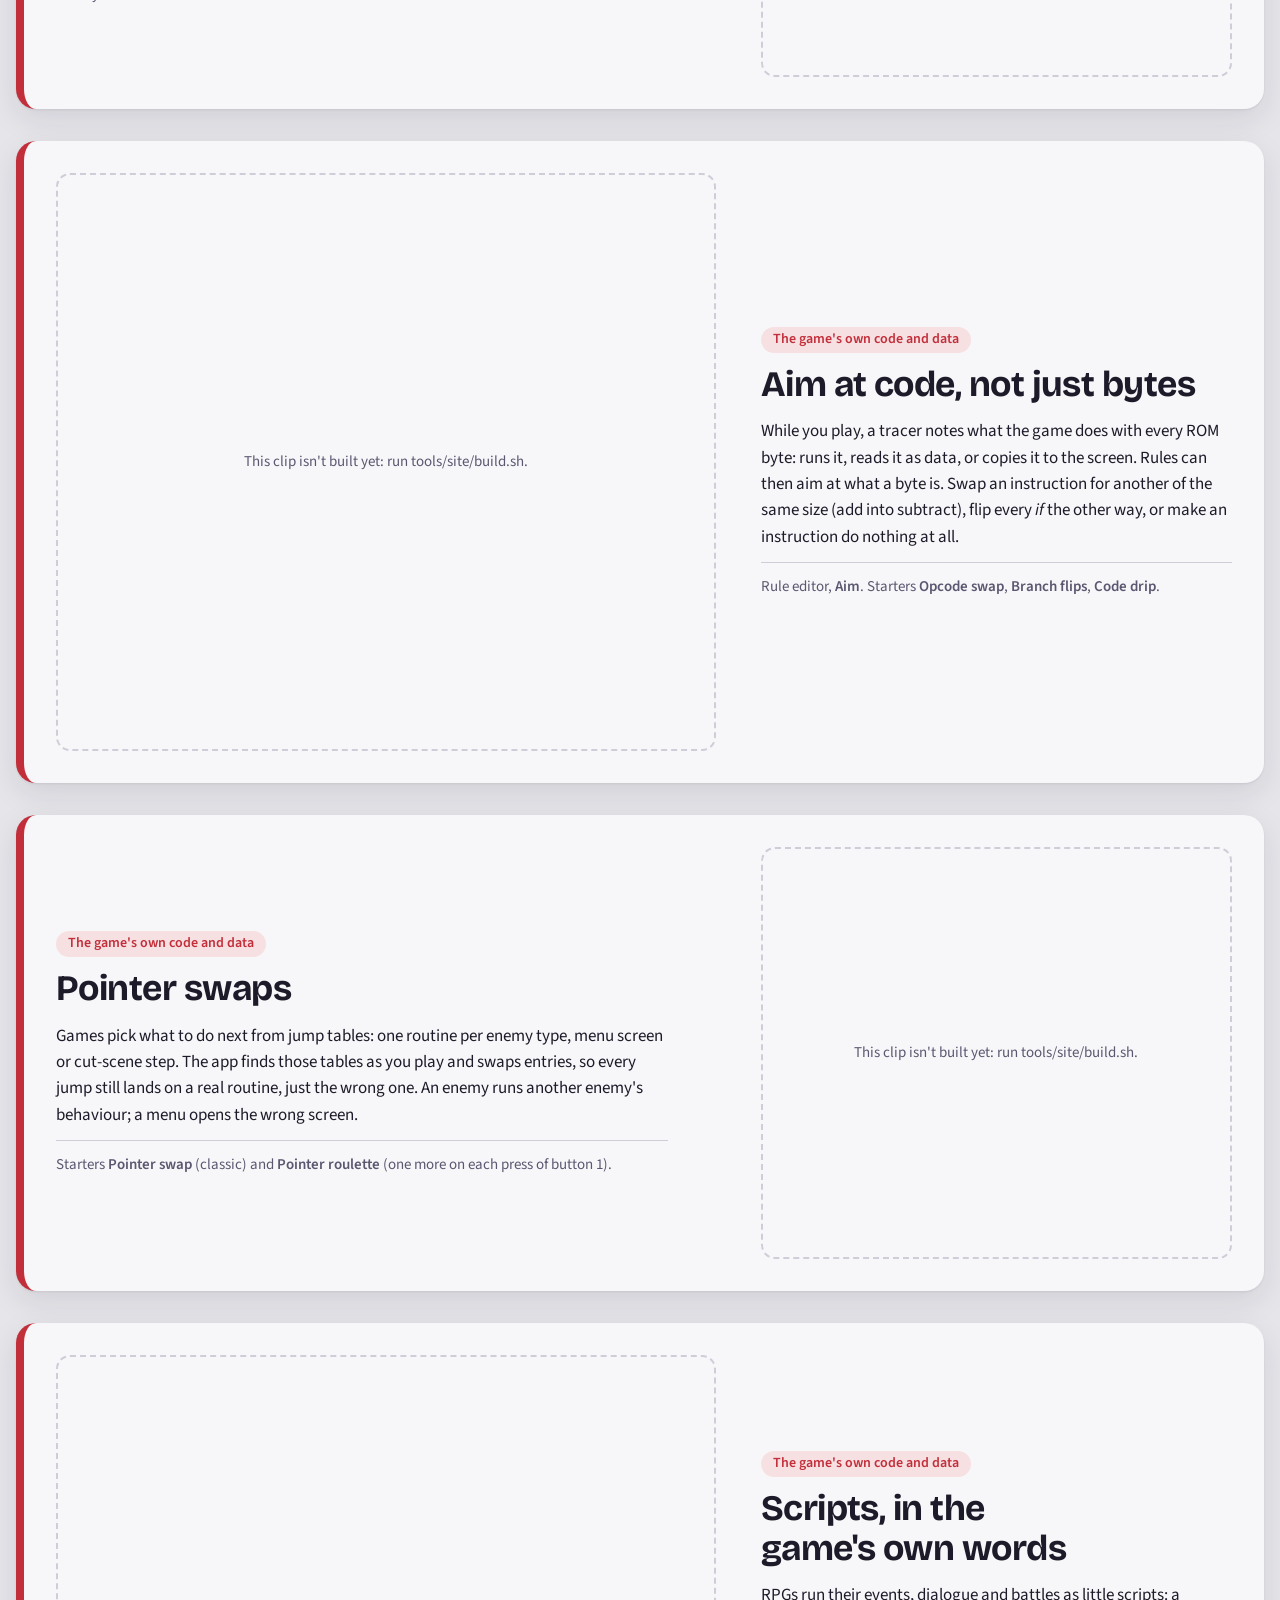
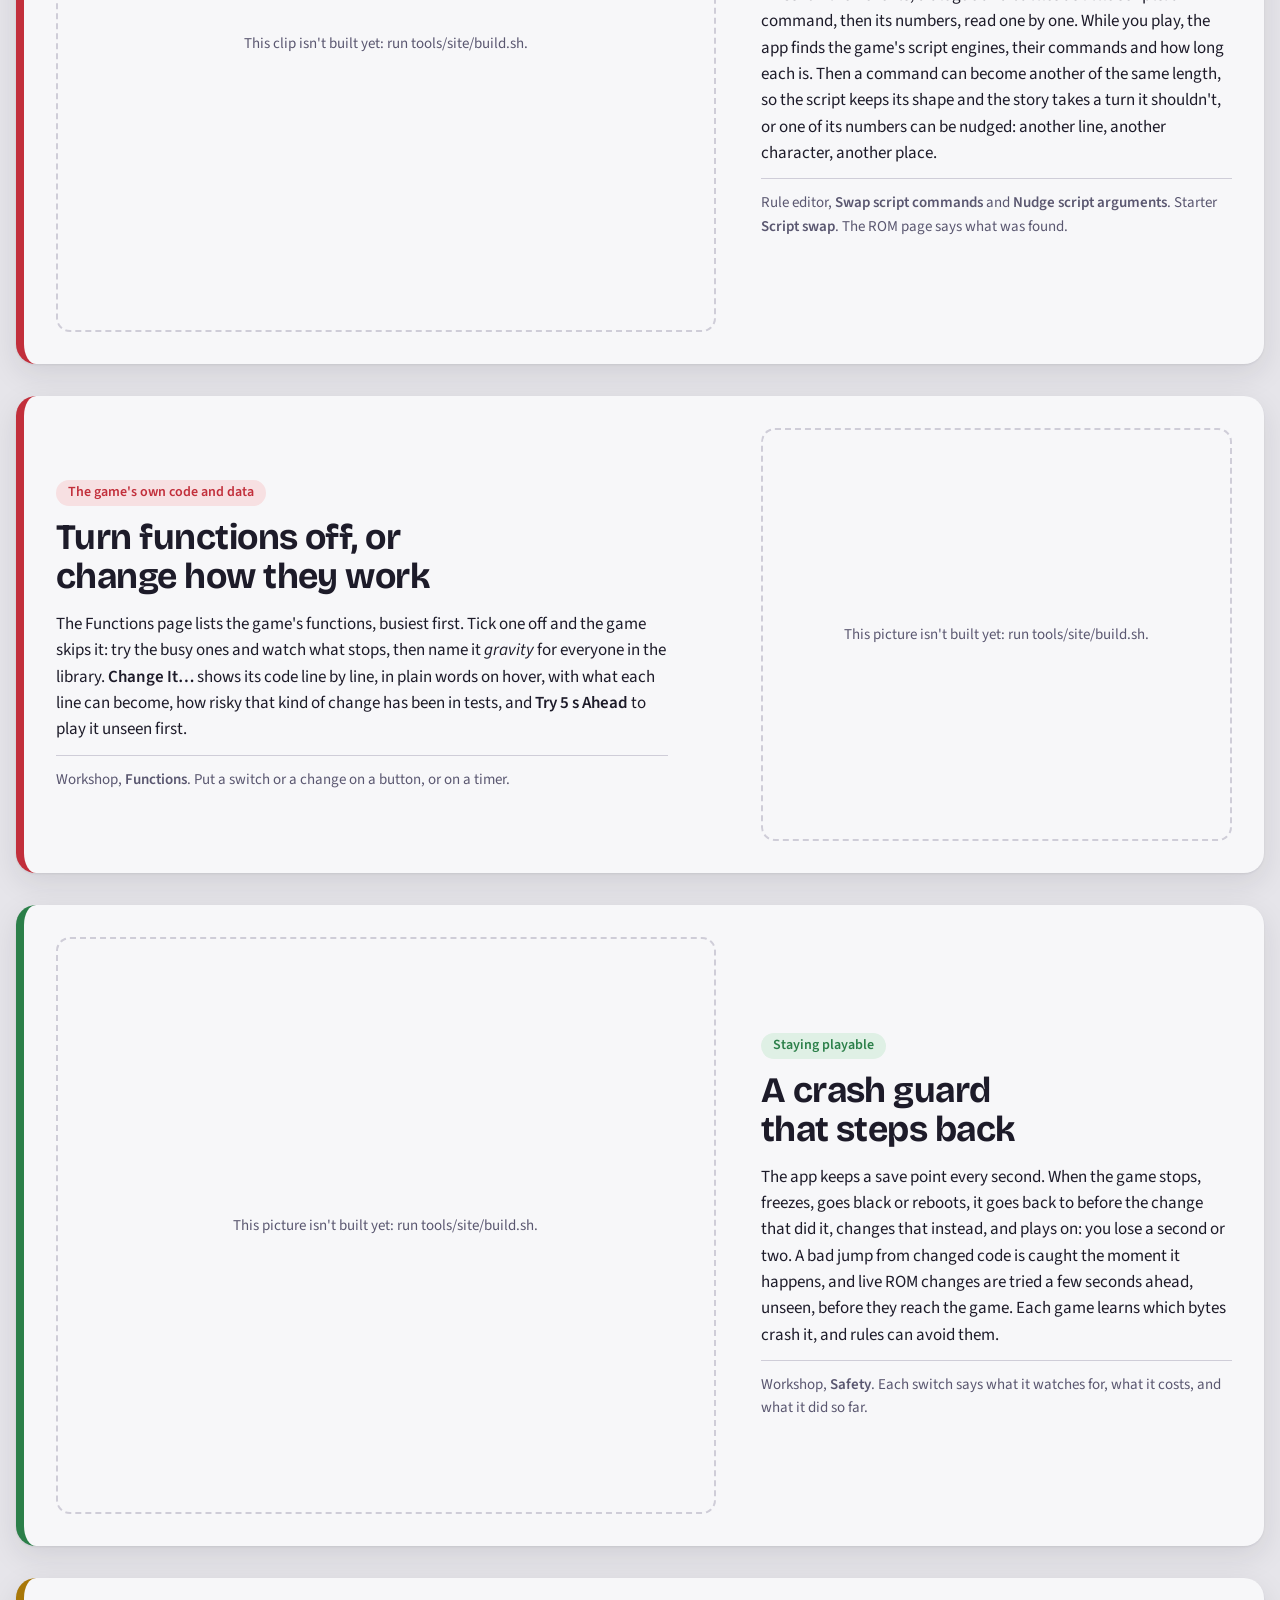
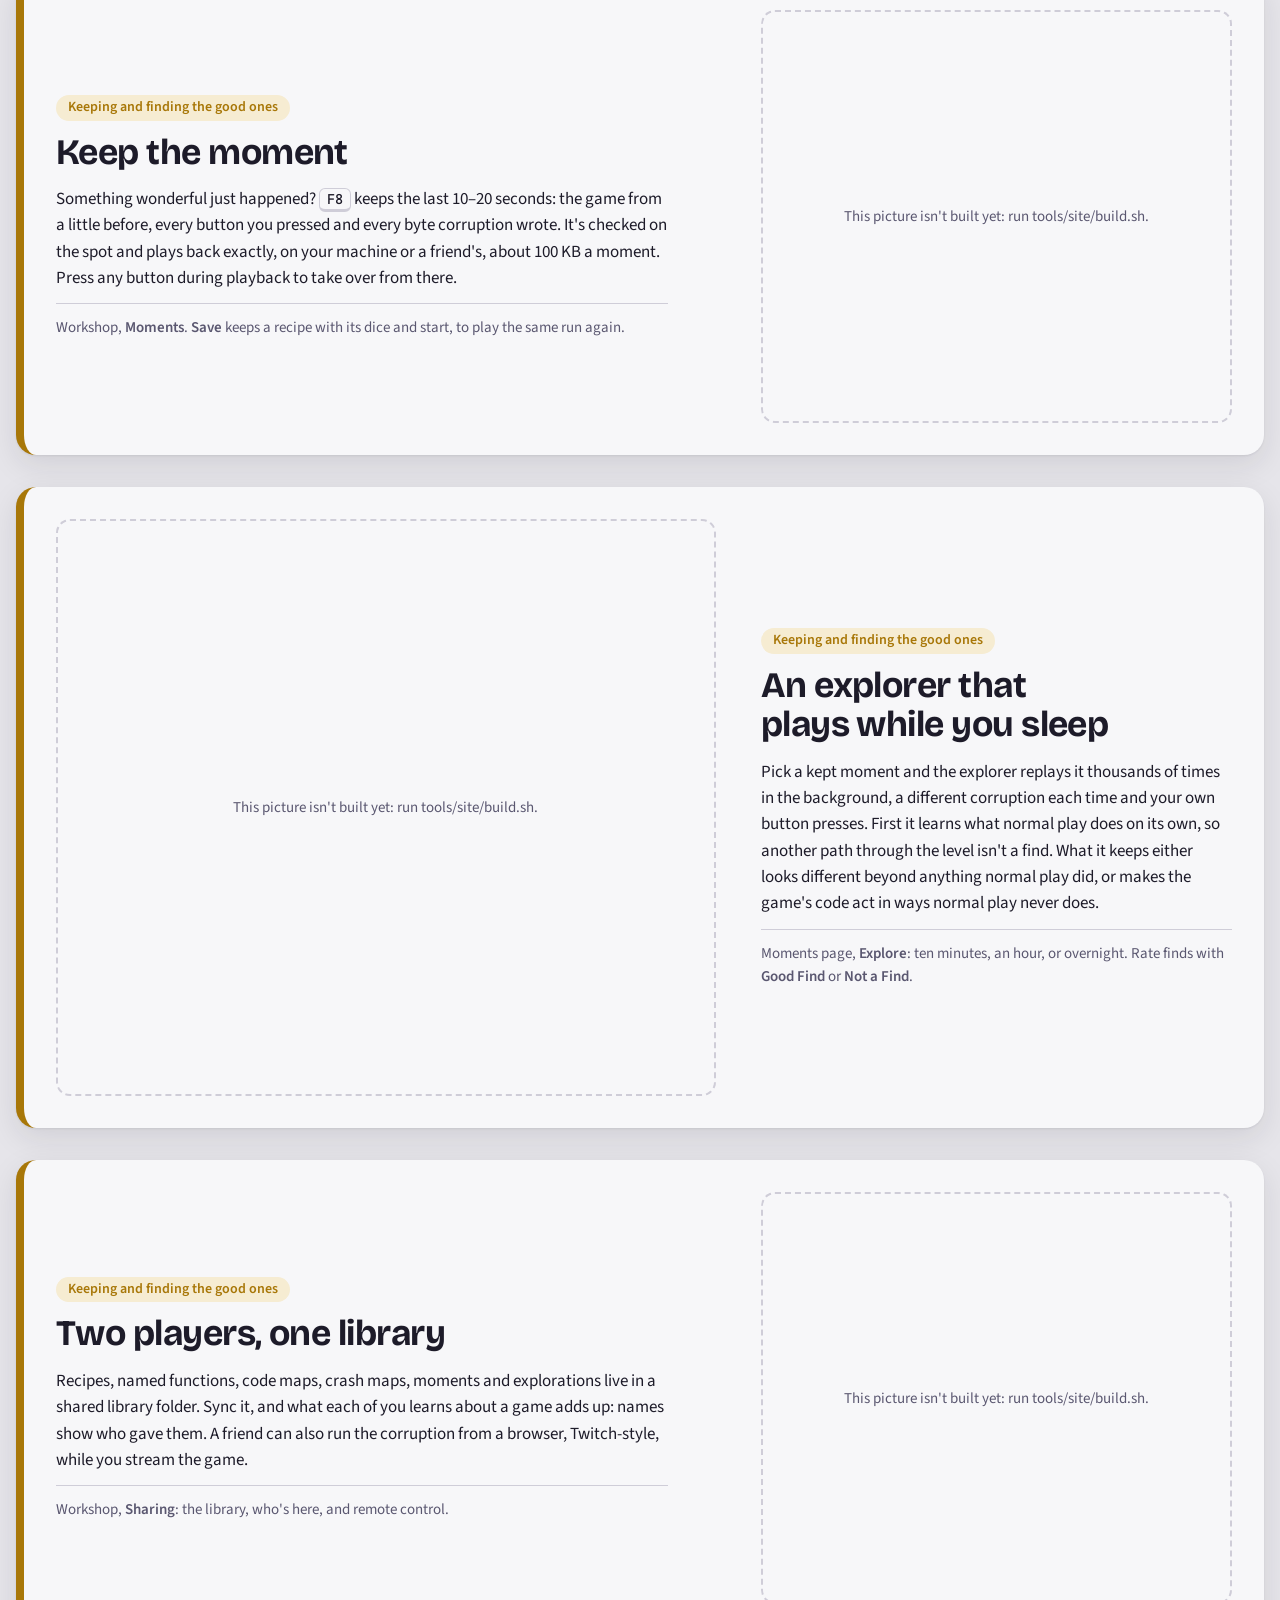
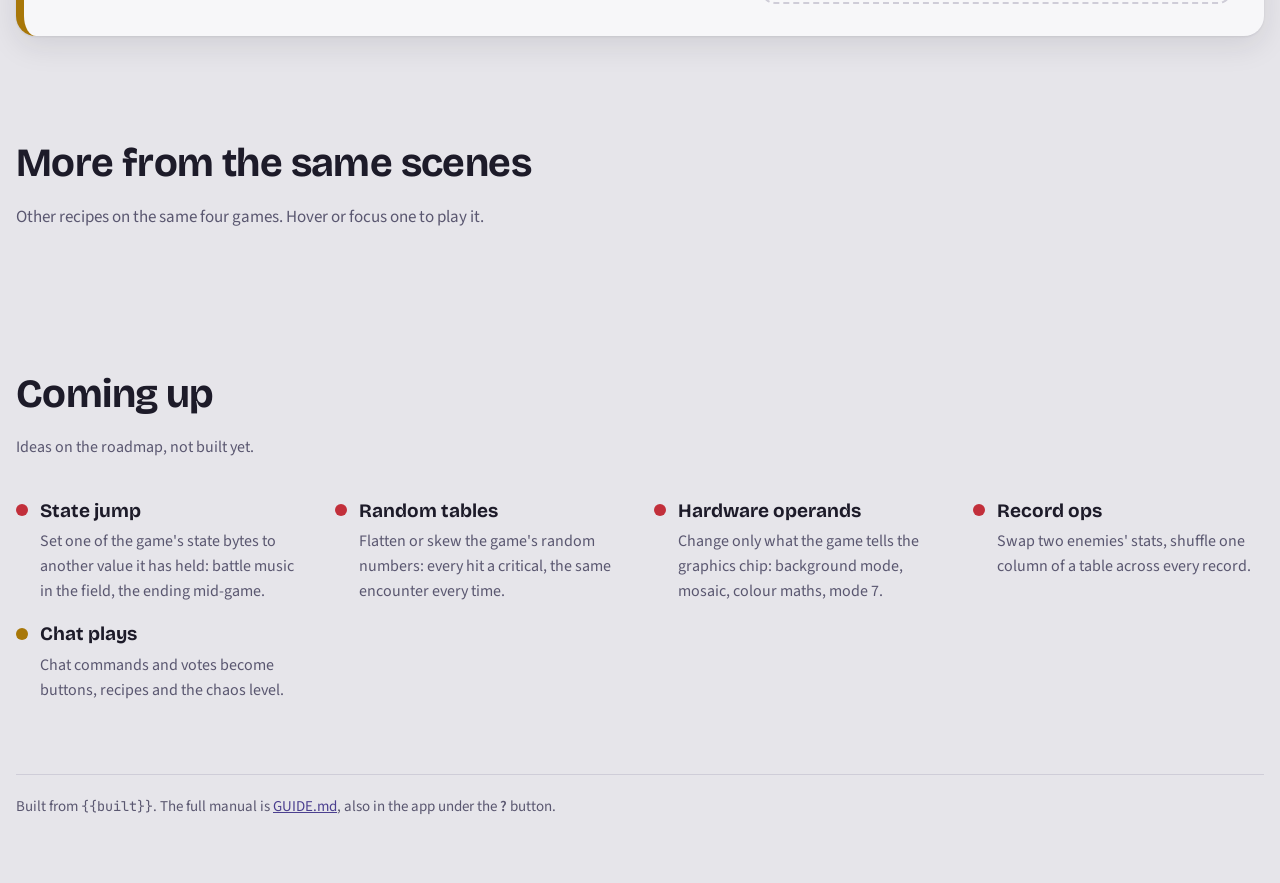
==== commit f9a5178f: "feat: #44 corrupting scripts in their own words. script_swap gives a command another command of the " ====
--- a/docs/site/index.html
+++ b/docs/site/index.html
@@ -134,6 +134,21 @@
 
 <article class="feature rom">
   <div class="media">
+    <figure class="clip" data-clip="scripts"></figure>
+  </div>
+  <div class="copy">
+    <p class="kind">The game's own code and data</p>
+    <h3>Scripts, in the game's own words</h3>
+    <p>RPGs run their events, dialogue and battles as little scripts: a command, then its numbers, read one by
+      one. While you play, the app finds the game's script engines, their commands and how long each is. Then a
+      command can become another of the same length, so the script keeps its shape and the story takes a turn it
+      shouldn't, or one of its numbers can be nudged: another line, another character, another place.</p>
+    <p class="how">Rule editor, <b>Swap script commands</b> and <b>Nudge script arguments</b>. Starter <b>Script swap</b>. The ROM page says what was found.</p>
+  </div>
+</article>
+
+<article class="feature rom flip">
+  <div class="media">
     <figure class="shot" data-shot="change"></figure>
   </div>
   <div class="copy">
@@ -147,7 +162,7 @@
   </div>
 </article>
 
-<article class="feature safe flip">
+<article class="feature safe">
   <div class="media">
     <figure class="shot" data-shot="safety"></figure>
   </div>
@@ -162,7 +177,7 @@
   </div>
 </article>
 
-<article class="feature keep">
+<article class="feature keep flip">
   <div class="media">
     <figure class="shot" data-shot="moments"></figure>
   </div>
@@ -177,7 +192,7 @@
   </div>
 </article>
 
-<article class="feature keep flip">
+<article class="feature keep">
   <div class="media">
     <figure class="shot" data-shot="explored"></figure>
   </div>
@@ -192,7 +207,7 @@
   </div>
 </article>
 
-<article class="feature keep">
+<article class="feature keep flip">
   <div class="media">
     <figure class="shot" data-shot="sharing"></figure>
   </div>
@@ -227,7 +242,6 @@
     <li class="rom"><h3>Random tables</h3><p>Flatten or skew the game's random numbers: every hit a critical, the same encounter every time.</p></li>
     <li class="rom"><h3>Hardware operands</h3><p>Change only what the game tells the graphics chip: background mode, mosaic, colour maths, mode 7.</p></li>
     <li class="rom"><h3>Record ops</h3><p>Swap two enemies' stats, shuffle one column of a table across every record.</p></li>
-    <li class="rom"><h3>Script engines</h3><p>Find the game's own little scripting language and corrupt events, battle AI and text in its own words.</p></li>
     <li class="keep"><h3>Chat plays</h3><p>Chat commands and votes become buttons, recipes and the chaos level.</p></li>
   </ul>
 </section>
